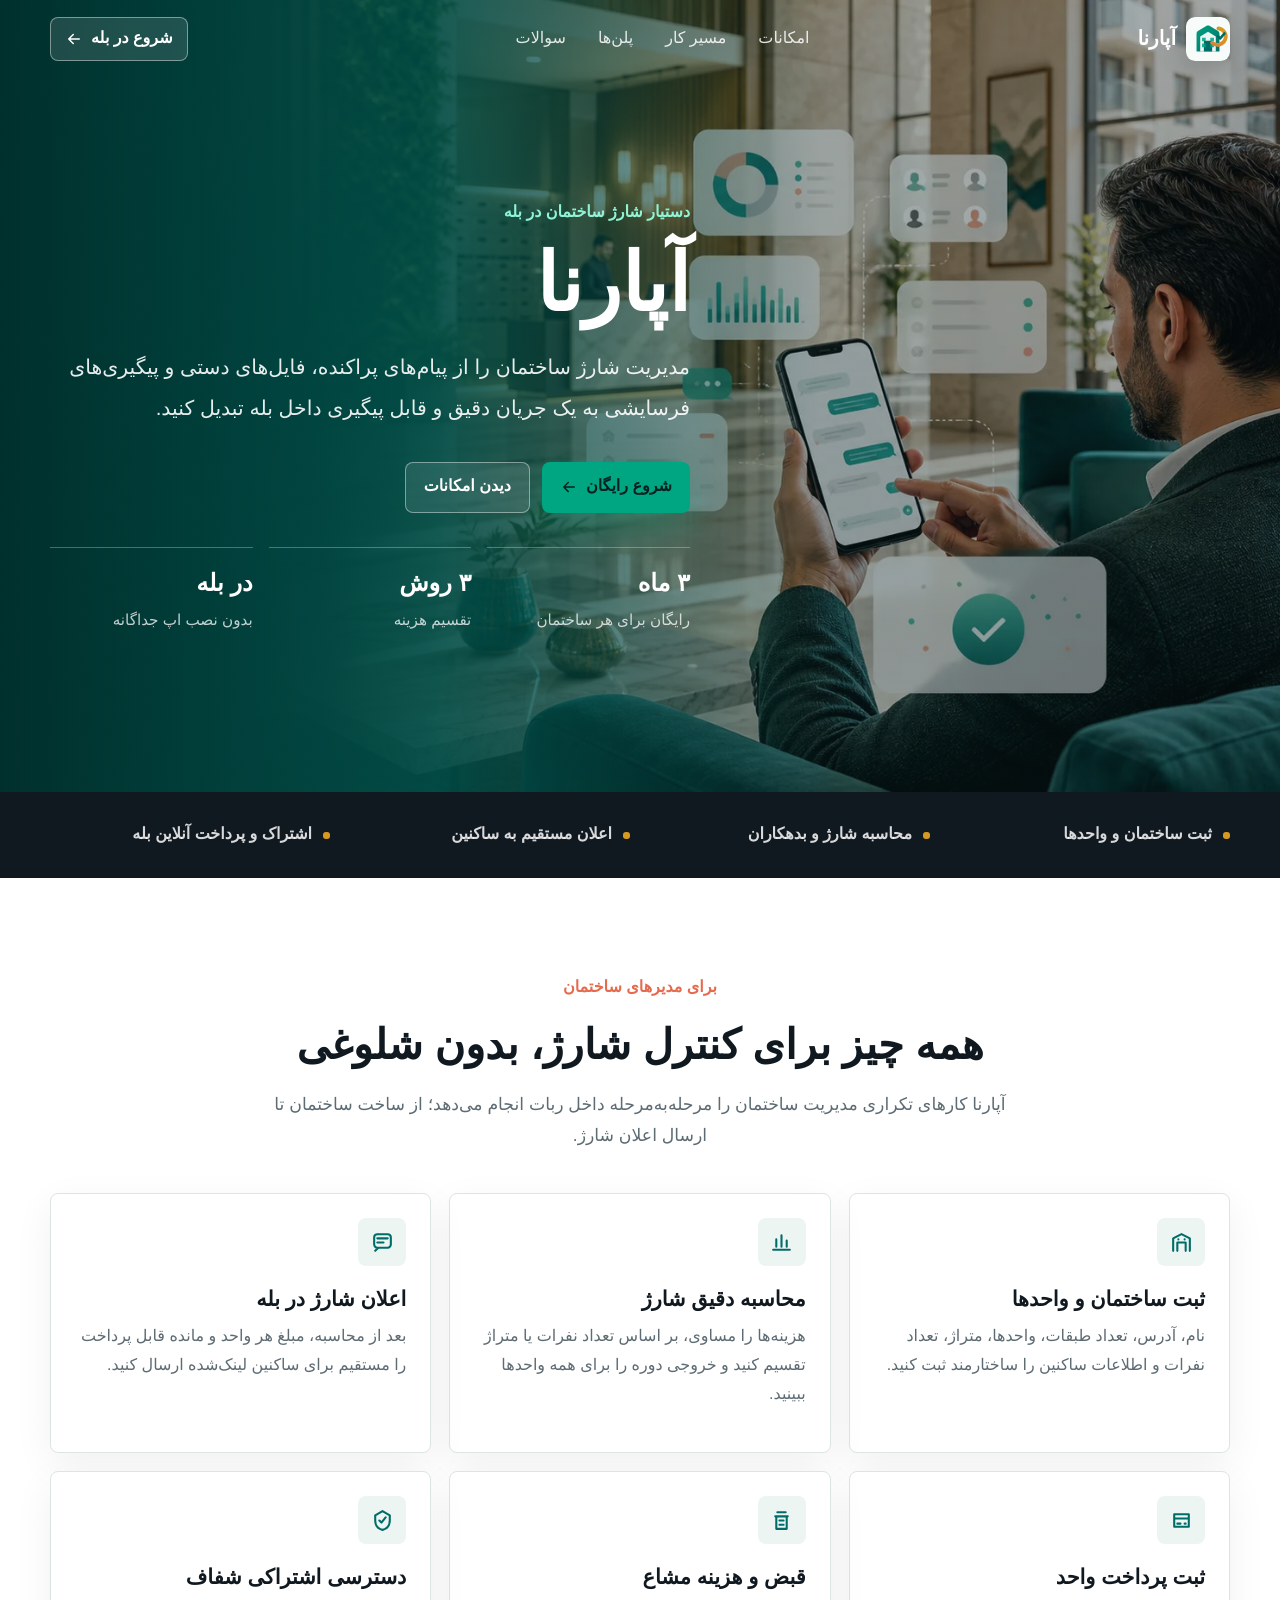
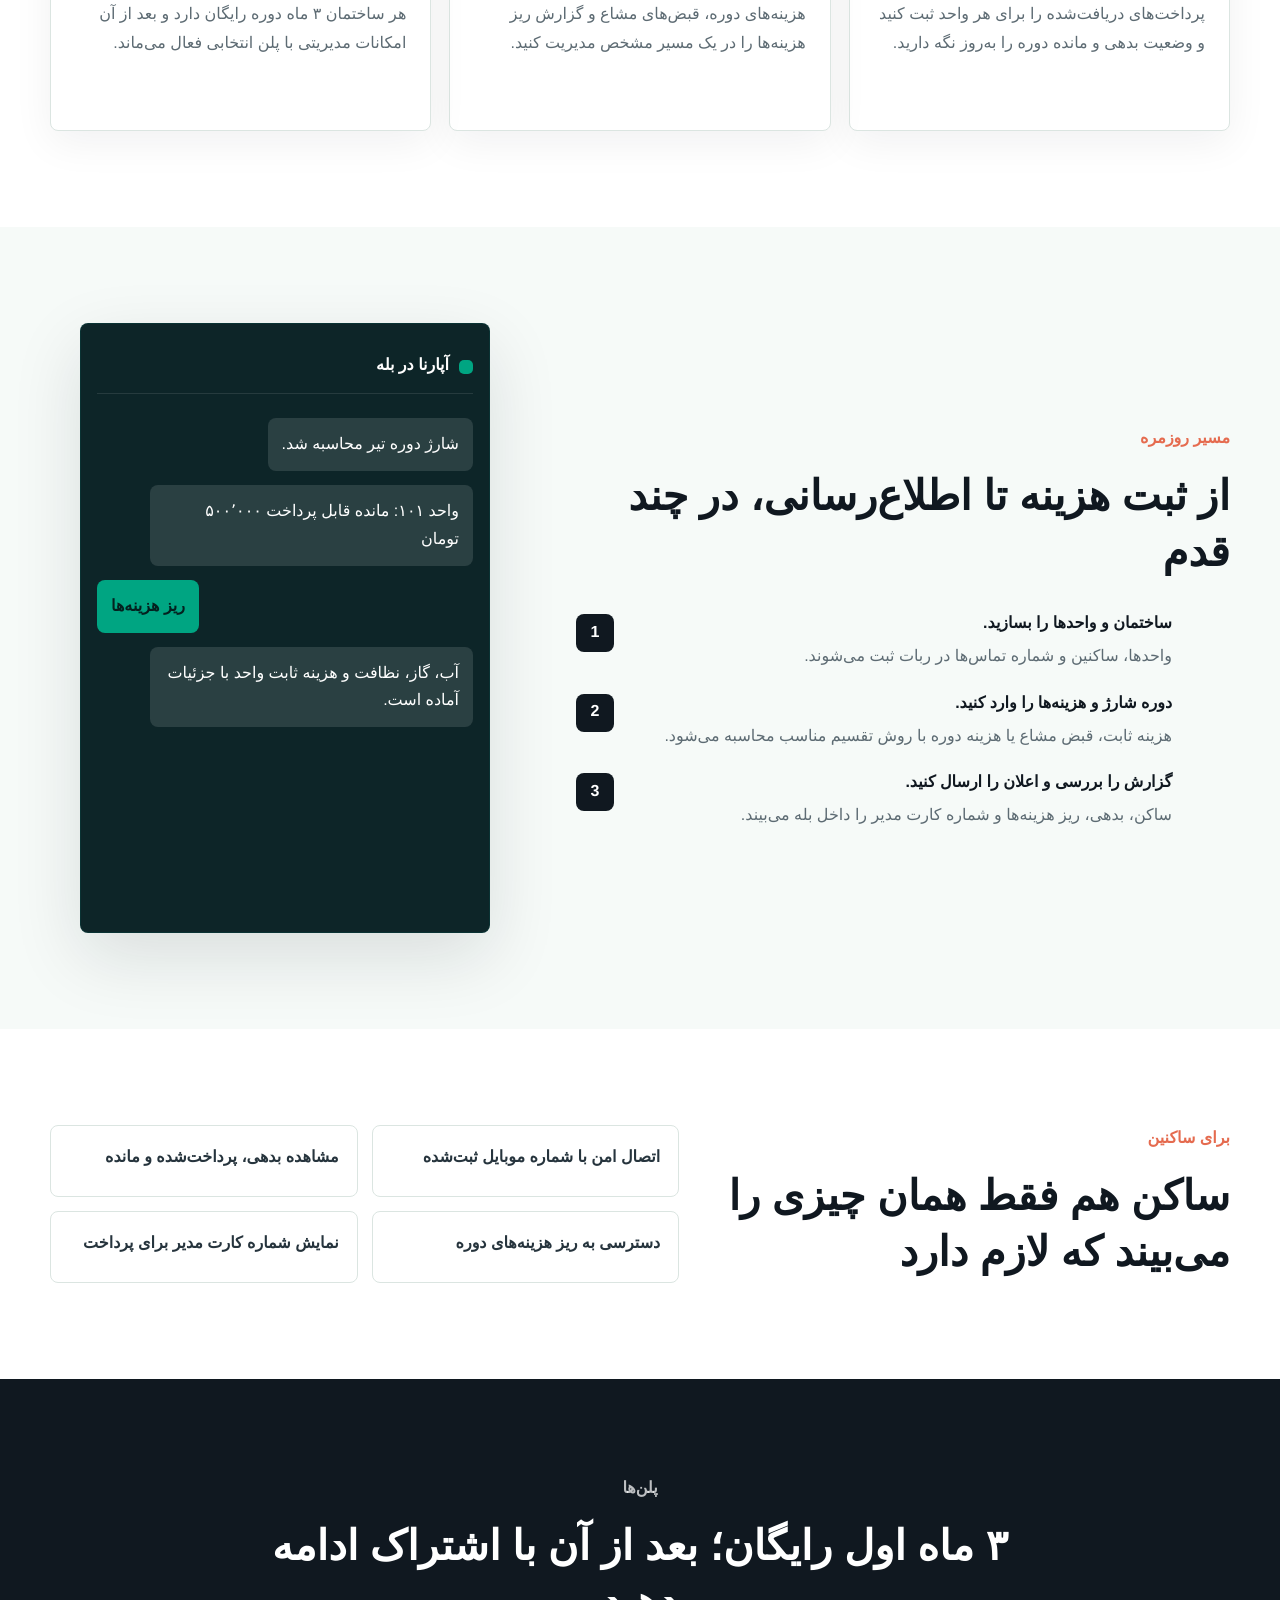
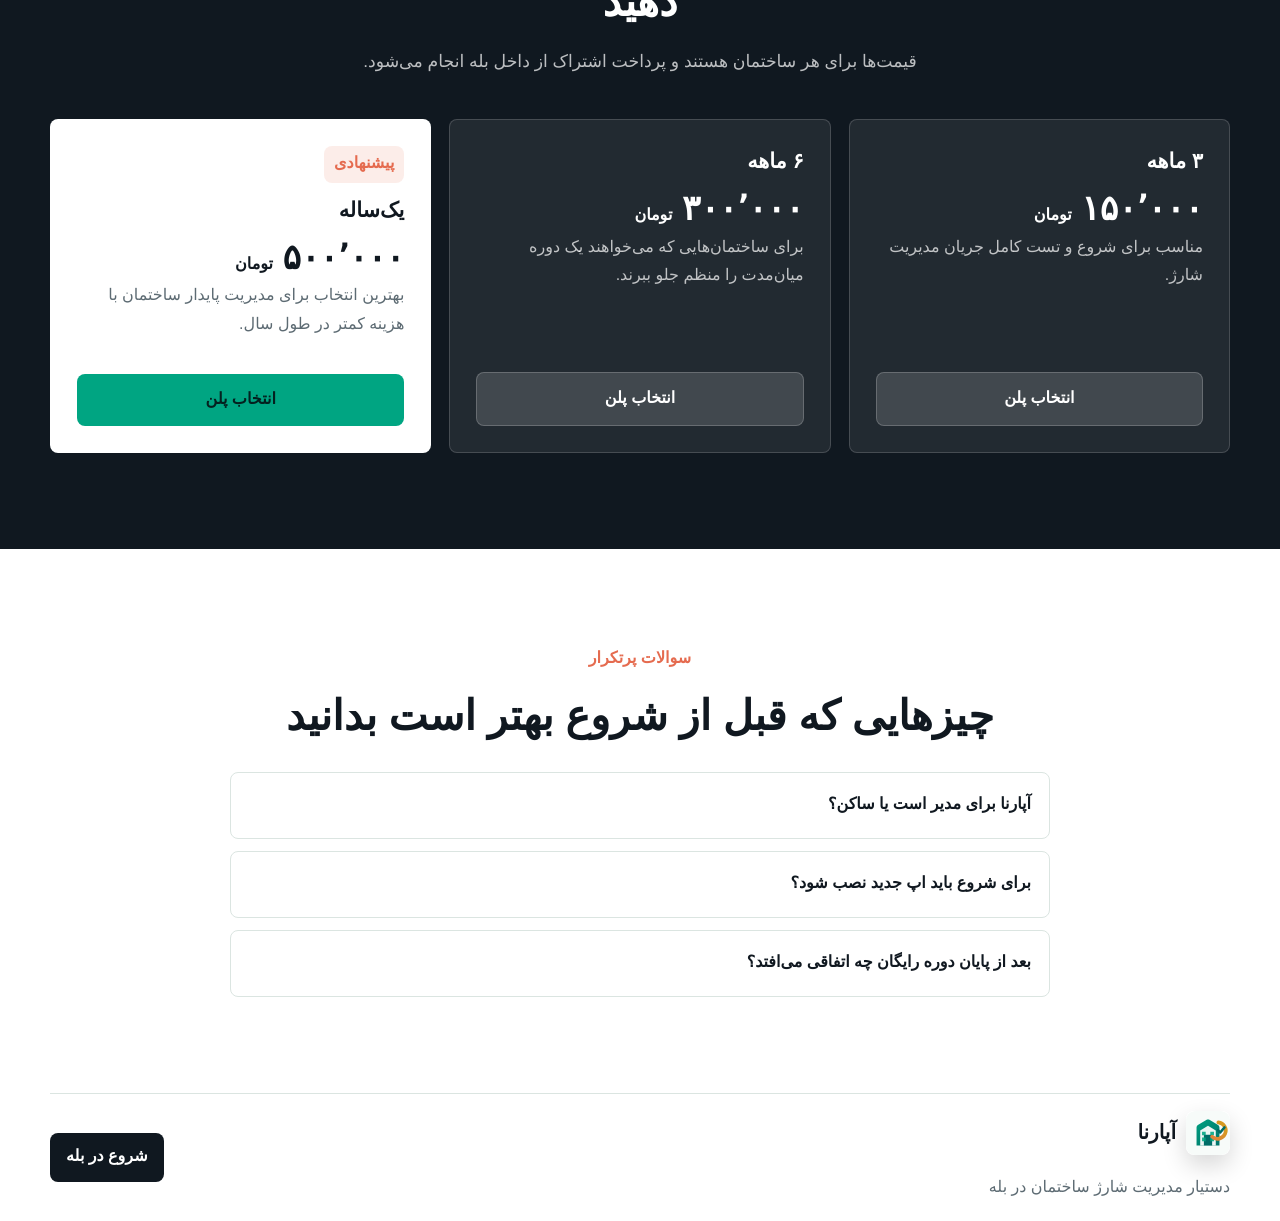
==== index.html @ d58de55e "Create Aparna landing page" ====
<!doctype html>
<html lang="fa-IR" dir="rtl">
  <head>
    <meta charset="utf-8" />
    <meta name="viewport" content="width=device-width, initial-scale=1" />
    <title>آپارنا | دستیار مدیریت شارژ ساختمان در بله</title>
    <meta
      name="description"
      content="آپارنا دستیار مدیریت شارژ ساختمان در بله است؛ ثبت واحدها، محاسبه شارژ، گزارش بدهکاران، اعلان به ساکنین و اشتراک آنلاین."
    />
    <meta property="og:title" content="آپارنا | دستیار مدیریت شارژ ساختمان" />
    <meta
      property="og:description"
      content="مدیریت واحدها، هزینه‌ها، قبض‌های مشاع، بدهکاران و اعلان شارژ ساختمان در بله."
    />
    <meta property="og:image" content="assets/aparna-hero.png" />
    <meta name="theme-color" content="#006c67" />
    <link rel="icon" href="assets/aparna-logo.svg" type="image/svg+xml" />
    <link rel="stylesheet" href="styles.css" />
  </head>
  <body>
    <a class="skip-link" href="#main">رفتن به محتوای اصلی</a>

    <header class="site-header" data-header>
      <nav class="nav" aria-label="ناوبری اصلی">
        <a class="brand" href="#home" aria-label="آپارنا">
          <img src="assets/aparna-logo.svg" alt="" width="44" height="44" />
          <span>آپارنا</span>
        </a>

        <button class="nav-toggle" type="button" aria-expanded="false" aria-controls="site-nav" data-nav-toggle>
          <span class="sr-only">باز و بسته کردن منو</span>
          <svg viewBox="0 0 24 24" aria-hidden="true">
            <path d="M4 7h16M4 12h16M4 17h16" />
          </svg>
        </button>

        <div class="nav-links" id="site-nav" data-nav-links>
          <a href="#features">امکانات</a>
          <a href="#workflow">مسیر کار</a>
          <a href="#pricing">پلن‌ها</a>
          <a href="#faq">سوالات</a>
        </div>

        <a class="nav-cta" href="https://ble.ir/aptmngbot" target="_blank" rel="noreferrer">
          شروع در بله
          <svg viewBox="0 0 24 24" aria-hidden="true">
            <path d="M5 12h14M13 6l6 6-6 6" />
          </svg>
        </a>
      </nav>
    </header>

    <main id="main">
      <section class="hero" id="home" aria-labelledby="hero-title">
        <picture class="hero-media" aria-hidden="true">
          <source srcset="assets/aparna-hero.webp" type="image/webp" />
          <img src="assets/aparna-hero.png" alt="" decoding="async" fetchpriority="high" />
        </picture>
        <div class="hero-tint" aria-hidden="true"></div>

        <div class="hero-inner">
          <div class="hero-copy">
            <p class="eyebrow">دستیار شارژ ساختمان در بله</p>
            <h1 id="hero-title">آپارنا</h1>
            <p class="hero-lede">
              مدیریت شارژ ساختمان را از پیام‌های پراکنده، فایل‌های دستی و پیگیری‌های فرسایشی به یک جریان دقیق و قابل پیگیری داخل بله تبدیل کنید.
            </p>
            <div class="hero-actions" aria-label="اقدام‌های اصلی">
              <a class="button button-primary" href="https://ble.ir/aptmngbot" target="_blank" rel="noreferrer">
                شروع رایگان
                <svg viewBox="0 0 24 24" aria-hidden="true">
                  <path d="M5 12h14M13 6l6 6-6 6" />
                </svg>
              </a>
              <a class="button button-secondary" href="#features">دیدن امکانات</a>
            </div>

            <dl class="hero-metrics" aria-label="مزیت‌های سریع">
              <div>
                <dt>۳ ماه</dt>
                <dd>رایگان برای هر ساختمان</dd>
              </div>
              <div>
                <dt>۳ روش</dt>
                <dd>تقسیم هزینه</dd>
              </div>
              <div>
                <dt>در بله</dt>
                <dd>بدون نصب اپ جداگانه</dd>
              </div>
            </dl>
          </div>
        </div>
      </section>

      <section class="signal-strip" aria-label="کارهای اصلی آپارنا">
        <div class="signal-inner">
          <p>ثبت ساختمان و واحدها</p>
          <p>محاسبه شارژ و بدهکاران</p>
          <p>اعلان مستقیم به ساکنین</p>
          <p>اشتراک و پرداخت آنلاین بله</p>
        </div>
      </section>

      <section class="section" id="features" aria-labelledby="features-title">
        <div class="section-head">
          <p class="section-kicker">برای مدیرهای ساختمان</p>
          <h2 id="features-title">همه چیز برای کنترل شارژ، بدون شلوغی</h2>
          <p>
            آپارنا کارهای تکراری مدیریت ساختمان را مرحله‌به‌مرحله داخل ربات انجام می‌دهد؛ از ساخت ساختمان تا ارسال اعلان شارژ.
          </p>
        </div>

        <div class="feature-grid">
          <article class="feature-card">
            <span class="feature-icon">
              <svg viewBox="0 0 24 24" aria-hidden="true">
                <path d="M4 20V8l8-4 8 4v12M8 20v-8h8v8M9 9h.01M15 9h.01" />
              </svg>
            </span>
            <h3>ثبت ساختمان و واحدها</h3>
            <p>نام، آدرس، تعداد طبقات، واحدها، متراژ، تعداد نفرات و اطلاعات ساکنین را ساختارمند ثبت کنید.</p>
          </article>

          <article class="feature-card">
            <span class="feature-icon">
              <svg viewBox="0 0 24 24" aria-hidden="true">
                <path d="M4 19h16M7 16V9M12 16V5M17 16v-6" />
              </svg>
            </span>
            <h3>محاسبه دقیق شارژ</h3>
            <p>هزینه‌ها را مساوی، بر اساس تعداد نفرات یا متراژ تقسیم کنید و خروجی دوره را برای همه واحدها ببینید.</p>
          </article>

          <article class="feature-card">
            <span class="feature-icon">
              <svg viewBox="0 0 24 24" aria-hidden="true">
                <path d="M7 8h10M7 12h6M5 20l3-3h9a3 3 0 0 0 3-3V7a3 3 0 0 0-3-3H7a3 3 0 0 0-3 3v7a3 3 0 0 0 3 3" />
              </svg>
            </span>
            <h3>اعلان شارژ در بله</h3>
            <p>بعد از محاسبه، مبلغ هر واحد و مانده قابل پرداخت را مستقیم برای ساکنین لینک‌شده ارسال کنید.</p>
          </article>

          <article class="feature-card">
            <span class="feature-icon">
              <svg viewBox="0 0 24 24" aria-hidden="true">
                <path d="M5 6h14v12H5zM5 10h14M8 15h3M15 15h1" />
              </svg>
            </span>
            <h3>ثبت پرداخت واحد</h3>
            <p>پرداخت‌های دریافت‌شده را برای هر واحد ثبت کنید و وضعیت بدهی و مانده دوره را به‌روز نگه دارید.</p>
          </article>

          <article class="feature-card">
            <span class="feature-icon">
              <svg viewBox="0 0 24 24" aria-hidden="true">
                <path d="M8 4h8M6 8h12M7 8v12h10V8M10 12h4M10 16h4" />
              </svg>
            </span>
            <h3>قبض و هزینه مشاع</h3>
            <p>هزینه‌های دوره، قبض‌های مشاع و گزارش ریز هزینه‌ها را در یک مسیر مشخص مدیریت کنید.</p>
          </article>

          <article class="feature-card">
            <span class="feature-icon">
              <svg viewBox="0 0 24 24" aria-hidden="true">
                <path d="M12 3l7 4v5c0 5-3 8-7 9-4-1-7-4-7-9V7zM9 12l2 2 4-5" />
              </svg>
            </span>
            <h3>دسترسی اشتراکی شفاف</h3>
            <p>هر ساختمان ۳ ماه دوره رایگان دارد و بعد از آن امکانات مدیریتی با پلن انتخابی فعال می‌ماند.</p>
          </article>
        </div>
      </section>

      <section class="section section-split" id="workflow" aria-labelledby="workflow-title">
        <div class="workflow-copy">
          <p class="section-kicker">مسیر روزمره</p>
          <h2 id="workflow-title">از ثبت هزینه تا اطلاع‌رسانی، در چند قدم</h2>
          <ol class="steps">
            <li>
              <strong>ساختمان و واحدها را بسازید.</strong>
              واحدها، ساکنین و شماره تماس‌ها در ربات ثبت می‌شوند.
            </li>
            <li>
              <strong>دوره شارژ و هزینه‌ها را وارد کنید.</strong>
              هزینه ثابت، قبض مشاع یا هزینه دوره با روش تقسیم مناسب محاسبه می‌شود.
            </li>
            <li>
              <strong>گزارش را بررسی و اعلان را ارسال کنید.</strong>
              ساکن، بدهی، ریز هزینه‌ها و شماره کارت مدیر را داخل بله می‌بیند.
            </li>
          </ol>
        </div>

        <div class="chat-preview" aria-label="پیش‌نمایش گفتگوی ربات">
          <div class="phone-shell">
            <div class="phone-top">
              <span></span>
              <p>آپارنا در بله</p>
            </div>
            <div class="chat-thread">
              <p class="bubble bot">شارژ دوره تیر محاسبه شد.</p>
              <p class="bubble bot">واحد ۱۰۱: مانده قابل پرداخت ۵۰۰٬۰۰۰ تومان</p>
              <p class="bubble user">ریز هزینه‌ها</p>
              <p class="bubble bot">آب، گاز، نظافت و هزینه ثابت واحد با جزئیات آماده است.</p>
            </div>
          </div>
        </div>
      </section>

      <section class="section resident-band" aria-labelledby="resident-title">
        <div>
          <p class="section-kicker">برای ساکنین</p>
          <h2 id="resident-title">ساکن هم فقط همان چیزی را می‌بیند که لازم دارد</h2>
        </div>
        <div class="resident-list">
          <p>اتصال امن با شماره موبایل ثبت‌شده</p>
          <p>مشاهده بدهی، پرداخت‌شده و مانده</p>
          <p>دسترسی به ریز هزینه‌های دوره</p>
          <p>نمایش شماره کارت مدیر برای پرداخت</p>
        </div>
      </section>

      <section class="section pricing-section" id="pricing" aria-labelledby="pricing-title">
        <div class="section-head">
          <p class="section-kicker">پلن‌ها</p>
          <h2 id="pricing-title">۳ ماه اول رایگان؛ بعد از آن با اشتراک ادامه دهید</h2>
          <p>قیمت‌ها برای هر ساختمان هستند و پرداخت اشتراک از داخل بله انجام می‌شود.</p>
        </div>

        <div class="pricing-grid">
          <article class="price-card">
            <h3>۳ ماهه</h3>
            <p class="price">۱۵۰٬۰۰۰ <span>تومان</span></p>
            <p>مناسب برای شروع و تست کامل جریان مدیریت شارژ.</p>
            <a href="https://ble.ir/aptmngbot" target="_blank" rel="noreferrer">انتخاب پلن</a>
          </article>

          <article class="price-card">
            <h3>۶ ماهه</h3>
            <p class="price">۳۰۰٬۰۰۰ <span>تومان</span></p>
            <p>برای ساختمان‌هایی که می‌خواهند یک دوره میان‌مدت را منظم جلو ببرند.</p>
            <a href="https://ble.ir/aptmngbot" target="_blank" rel="noreferrer">انتخاب پلن</a>
          </article>

          <article class="price-card featured">
            <p class="badge">پیشنهادی</p>
            <h3>یک‌ساله</h3>
            <p class="price">۵۰۰٬۰۰۰ <span>تومان</span></p>
            <p>بهترین انتخاب برای مدیریت پایدار ساختمان با هزینه کمتر در طول سال.</p>
            <a href="https://ble.ir/aptmngbot" target="_blank" rel="noreferrer">انتخاب پلن</a>
          </article>
        </div>
      </section>

      <section class="section faq-section" id="faq" aria-labelledby="faq-title">
        <div class="section-head compact">
          <p class="section-kicker">سوالات پرتکرار</p>
          <h2 id="faq-title">چیزهایی که قبل از شروع بهتر است بدانید</h2>
        </div>

        <div class="faq-list">
          <details>
            <summary>آپارنا برای مدیر است یا ساکن؟</summary>
            <p>هر دو. مدیر ساختمان عملیات اصلی مثل ثبت واحد، هزینه، شارژ و اعلان را انجام می‌دهد؛ ساکن هم بدهی و ریز هزینه‌های خودش را می‌بیند.</p>
          </details>
          <details>
            <summary>برای شروع باید اپ جدید نصب شود؟</summary>
            <p>خیر. تجربه اصلی داخل بله است و کاربران از همان پیام‌رسان با ربات کار می‌کنند.</p>
          </details>
          <details>
            <summary>بعد از پایان دوره رایگان چه اتفاقی می‌افتد؟</summary>
            <p>ثبت ساختمان و مشاهده اطلاعات باز می‌ماند، اما امکانات مدیریتی مثل مدیریت واحدها، محاسبه شارژ، ثبت پرداخت و ارسال اعلان نیاز به اشتراک فعال دارد.</p>
          </details>
        </div>
      </section>
    </main>

    <footer class="site-footer">
      <div>
        <a class="brand" href="#home" aria-label="آپارنا">
          <img src="assets/aparna-logo.svg" alt="" width="40" height="40" />
          <span>آپارنا</span>
        </a>
        <p>دستیار مدیریت شارژ ساختمان در بله</p>
      </div>
      <a href="https://ble.ir/aptmngbot" target="_blank" rel="noreferrer">شروع در بله</a>
    </footer>

    <script src="script.js"></script>
  </body>
</html>
---- styles.css ----
:root {
  color-scheme: light;
  --ink: #101820;
  --ink-soft: #26343d;
  --muted: #5d6b73;
  --line: #dbe5e1;
  --surface: #f6faf8;
  --surface-strong: #edf5f2;
  --white: #ffffff;
  --teal: #006c67;
  --teal-bright: #00a582;
  --coral: #e56b4f;
  --amber: #d69a22;
  --blue: #345f8a;
  --shadow: 0 24px 70px rgba(16, 24, 32, 0.12);
}

* {
  box-sizing: border-box;
}

html {
  scroll-behavior: smooth;
}

body {
  margin: 0;
  background: var(--white);
  color: var(--ink);
  font-family: Vazirmatn, IRANSans, Shabnam, "Noto Sans Arabic", Tahoma, Arial, sans-serif;
  font-size: 16px;
  line-height: 1.8;
  letter-spacing: 0;
  text-rendering: geometricPrecision;
}

img,
svg {
  display: block;
}

a {
  color: inherit;
  text-decoration: none;
}

button,
input,
textarea {
  font: inherit;
}

.skip-link {
  position: fixed;
  inset-block-start: 12px;
  inset-inline-start: 12px;
  z-index: 100;
  transform: translateY(-140%);
  border-radius: 8px;
  background: var(--ink);
  color: var(--white);
  padding: 10px 14px;
  transition: transform 180ms ease;
}

.skip-link:focus {
  transform: translateY(0);
}

.sr-only {
  position: absolute;
  width: 1px;
  height: 1px;
  overflow: hidden;
  clip: rect(0, 0, 0, 0);
  white-space: nowrap;
}

.site-header {
  position: fixed;
  inset-block-start: 0;
  inset-inline: 0;
  z-index: 20;
  transition: background-color 180ms ease, border-color 180ms ease, box-shadow 180ms ease;
}

.site-header.is-scrolled {
  border-block-end: 1px solid rgba(255, 255, 255, 0.12);
  background: rgba(0, 44, 43, 0.78);
  box-shadow: 0 10px 30px rgba(0, 0, 0, 0.14);
  backdrop-filter: blur(18px);
}

.nav {
  width: min(1180px, calc(100% - 40px));
  min-height: 78px;
  margin: 0 auto;
  display: grid;
  grid-template-columns: auto 1fr auto;
  align-items: center;
  gap: 22px;
  color: var(--white);
}

.brand {
  display: inline-flex;
  align-items: center;
  gap: 10px;
  font-weight: 900;
  font-size: 1.25rem;
  white-space: nowrap;
}

.brand img {
  width: 44px;
  height: 44px;
  border-radius: 8px;
  box-shadow: 0 10px 24px rgba(0, 0, 0, 0.16);
}

.nav-links {
  justify-self: center;
  display: flex;
  align-items: center;
  gap: 8px;
  color: rgba(255, 255, 255, 0.86);
}

.nav-links a,
.nav-cta,
.button {
  min-height: 44px;
  display: inline-flex;
  align-items: center;
  justify-content: center;
  gap: 8px;
  border-radius: 8px;
  line-height: 1.4;
}

.nav-links a {
  padding: 8px 12px;
}

.nav-links a:hover,
.nav-links a:focus-visible {
  background: rgba(255, 255, 255, 0.1);
  color: var(--white);
}

.nav-cta {
  border: 1px solid rgba(255, 255, 255, 0.42);
  background: rgba(255, 255, 255, 0.12);
  padding: 9px 14px;
  font-weight: 800;
}

.nav-cta svg,
.button svg {
  width: 18px;
  height: 18px;
  fill: none;
  stroke: currentColor;
  stroke-width: 2;
  stroke-linecap: round;
  stroke-linejoin: round;
  transform: scaleX(-1);
}

.nav-toggle {
  display: none;
  width: 44px;
  height: 44px;
  place-items: center;
  border: 1px solid rgba(255, 255, 255, 0.34);
  border-radius: 8px;
  background: rgba(255, 255, 255, 0.12);
  color: var(--white);
  cursor: pointer;
}

.nav-toggle svg {
  width: 23px;
  height: 23px;
  fill: none;
  stroke: currentColor;
  stroke-width: 2;
  stroke-linecap: round;
}

.hero {
  position: relative;
  min-height: 88svh;
  overflow: hidden;
  isolation: isolate;
  display: flex;
  align-items: center;
  padding-block: 118px 72px;
  color: var(--white);
}

.hero-media,
.hero-tint {
  position: absolute;
  inset: 0;
  z-index: -2;
}

.hero-media img {
  width: 100%;
  height: 100%;
  object-fit: cover;
  object-position: center;
}

.hero-tint {
  z-index: -1;
  background:
    linear-gradient(90deg, rgba(0, 48, 45, 0.96) 0%, rgba(0, 82, 76, 0.83) 34%, rgba(7, 36, 39, 0.28) 64%, rgba(9, 18, 22, 0.28) 100%),
    linear-gradient(0deg, rgba(7, 28, 30, 0.24), rgba(7, 28, 30, 0.1));
}

.hero-inner {
  width: min(1180px, calc(100% - 40px));
  margin: 0 auto;
}

.hero-copy {
  width: min(100%, 640px);
  margin-right: auto;
  margin-left: 0;
  text-align: right;
}

.eyebrow,
.section-kicker {
  margin: 0 0 14px;
  font-weight: 900;
  color: var(--coral);
}

.hero .eyebrow {
  color: #8ff4d5;
}

.hero h1 {
  margin: 0;
  font-size: 5rem;
  line-height: 1.05;
  font-weight: 950;
  letter-spacing: 0;
}

.hero-lede {
  margin: 22px 0 0;
  color: rgba(255, 255, 255, 0.9);
  font-size: 1.28rem;
  line-height: 2;
}

.hero-actions {
  display: flex;
  flex-wrap: wrap;
  gap: 12px;
  margin-block-start: 32px;
}

.button {
  padding: 13px 18px;
  font-weight: 900;
}

.button-primary {
  background: var(--teal-bright);
  color: #04211f;
  box-shadow: 0 16px 34px rgba(0, 165, 130, 0.28);
}

.button-primary:hover,
.button-primary:focus-visible {
  background: #24c39f;
}

.button-secondary {
  border: 1px solid rgba(255, 255, 255, 0.42);
  background: rgba(255, 255, 255, 0.1);
  color: var(--white);
}

.hero-metrics {
  display: grid;
  grid-template-columns: repeat(3, minmax(0, 1fr));
  gap: 16px;
  margin: 34px 0 0;
  padding: 0;
}

.hero-metrics div {
  min-height: 92px;
  border-block-start: 1px solid rgba(255, 255, 255, 0.28);
  padding-block-start: 14px;
}

.hero-metrics dt {
  margin: 0;
  font-size: 1.5rem;
  font-weight: 950;
  color: var(--white);
}

.hero-metrics dd {
  margin: 2px 0 0;
  color: rgba(255, 255, 255, 0.76);
  font-size: 0.95rem;
}

.signal-strip {
  background: var(--ink);
  color: var(--white);
}

.signal-inner {
  width: min(1180px, calc(100% - 40px));
  min-height: 86px;
  margin: 0 auto;
  display: grid;
  grid-template-columns: repeat(4, minmax(0, 1fr));
  align-items: center;
  gap: 20px;
}

.signal-inner p {
  margin: 0;
  position: relative;
  padding-inline-start: 18px;
  color: rgba(255, 255, 255, 0.84);
  font-weight: 750;
}

.signal-inner p::before {
  content: "";
  position: absolute;
  inset-block-start: 0.72em;
  inset-inline-start: 0;
  width: 7px;
  height: 7px;
  border-radius: 3px;
  background: var(--amber);
}

.section {
  padding-block: 96px;
}

.section-head {
  width: min(760px, calc(100% - 40px));
  margin: 0 auto 42px;
  text-align: center;
}

.section-head.compact {
  margin-block-end: 28px;
}

.section h2 {
  margin: 0;
  color: var(--ink);
  font-size: 2.6rem;
  line-height: 1.35;
  font-weight: 950;
  letter-spacing: 0;
}

.section-head p:last-child {
  margin: 16px 0 0;
  color: var(--muted);
  font-size: 1.08rem;
}

.feature-grid,
.pricing-grid {
  width: min(1180px, calc(100% - 40px));
  margin: 0 auto;
  display: grid;
  grid-template-columns: repeat(3, minmax(0, 1fr));
  gap: 18px;
}

.feature-card,
.price-card {
  border: 1px solid var(--line);
  border-radius: 8px;
  background: var(--white);
  box-shadow: 0 12px 40px rgba(16, 24, 32, 0.06);
}

.feature-card {
  min-height: 260px;
  padding: 24px;
}

.feature-icon {
  width: 48px;
  height: 48px;
  display: grid;
  place-items: center;
  border-radius: 8px;
  background: var(--surface-strong);
  color: var(--teal);
}

.feature-icon svg {
  width: 25px;
  height: 25px;
  fill: none;
  stroke: currentColor;
  stroke-width: 2;
  stroke-linecap: round;
  stroke-linejoin: round;
}

.feature-card h3,
.price-card h3 {
  margin: 18px 0 8px;
  font-size: 1.3rem;
  line-height: 1.5;
}

.feature-card p,
.price-card p,
.faq-list p {
  margin: 0;
  color: var(--muted);
}

.section-split {
  background: var(--surface);
  display: grid;
  grid-template-columns: minmax(0, 1fr) minmax(300px, 470px);
  gap: 56px;
  align-items: center;
  padding-inline: max(20px, calc((100vw - 1180px) / 2));
}

.workflow-copy h2 {
  max-width: 640px;
}

.steps {
  list-style: none;
  counter-reset: step;
  margin: 30px 0 0;
  padding: 0;
  display: grid;
  gap: 18px;
}

.steps li {
  counter-increment: step;
  position: relative;
  padding: 0 58px 0 0;
  color: var(--muted);
}

.steps li::before {
  content: counter(step);
  position: absolute;
  inset-block-start: 4px;
  inset-inline-start: auto;
  inset-inline-end: 0;
  width: 38px;
  height: 38px;
  display: grid;
  place-items: center;
  border-radius: 8px;
  background: var(--ink);
  color: var(--white);
  font-weight: 900;
}

.steps strong {
  display: block;
  color: var(--ink);
  margin-block-end: 4px;
}

.chat-preview {
  justify-self: center;
  width: min(100%, 410px);
}

.phone-shell {
  min-height: 610px;
  border: 1px solid rgba(0, 108, 103, 0.2);
  border-radius: 8px;
  background: #0d2528;
  padding: 16px;
  box-shadow: var(--shadow);
}

.phone-top {
  height: 54px;
  display: flex;
  align-items: center;
  gap: 10px;
  border-block-end: 1px solid rgba(255, 255, 255, 0.1);
  color: var(--white);
}

.phone-top span {
  width: 14px;
  height: 14px;
  border-radius: 5px;
  background: var(--teal-bright);
}

.phone-top p {
  margin: 0;
  font-weight: 900;
}

.chat-thread {
  display: grid;
  gap: 14px;
  padding-block-start: 24px;
}

.bubble {
  width: fit-content;
  max-width: 86%;
  margin: 0;
  border-radius: 8px;
  padding: 13px 14px;
  color: var(--white);
  line-height: 1.7;
}

.bubble.bot {
  background: rgba(255, 255, 255, 0.12);
}

.bubble.user {
  justify-self: end;
  background: var(--teal-bright);
  color: #04211f;
  font-weight: 850;
}

.resident-band {
  width: min(1180px, calc(100% - 40px));
  margin: 0 auto;
  display: grid;
  grid-template-columns: minmax(260px, 0.9fr) minmax(0, 1.1fr);
  gap: 36px;
  align-items: start;
}

.resident-list {
  display: grid;
  grid-template-columns: repeat(2, minmax(0, 1fr));
  gap: 14px;
}

.resident-list p {
  min-height: 72px;
  margin: 0;
  border: 1px solid var(--line);
  border-radius: 8px;
  padding: 18px;
  color: var(--ink-soft);
  font-weight: 800;
  background: var(--white);
}

.pricing-section {
  background: var(--ink);
}

.pricing-section .section-kicker {
  color: #8ff4d5;
}

.pricing-section h2,
.pricing-section .section-head p {
  color: var(--white);
}

.pricing-section .section-head p {
  color: rgba(255, 255, 255, 0.72);
}

.price-card {
  position: relative;
  min-height: 334px;
  padding: 26px;
  display: flex;
  flex-direction: column;
  color: var(--white);
  background: rgba(255, 255, 255, 0.08);
  border-color: rgba(255, 255, 255, 0.16);
  box-shadow: none;
}

.price-card.featured {
  background: var(--white);
  color: var(--ink);
  border-color: transparent;
}

.price-card h3 {
  margin-block-start: 0;
  color: inherit;
}

.price-card p {
  color: rgba(255, 255, 255, 0.72);
}

.price-card.featured p {
  color: var(--muted);
}

.price {
  margin-block: 10px 14px;
  color: inherit !important;
  font-size: 2.15rem;
  font-weight: 950;
  line-height: 1.4;
}

.price span {
  font-size: 1rem;
  font-weight: 800;
}

.price-card a {
  min-height: 46px;
  display: inline-flex;
  align-items: center;
  justify-content: center;
  margin-block-start: auto;
  border-radius: 8px;
  background: var(--teal-bright);
  color: #04211f;
  font-weight: 900;
  padding: 12px 16px;
}

.price-card:not(.featured) a {
  background: rgba(255, 255, 255, 0.14);
  color: var(--white);
  border: 1px solid rgba(255, 255, 255, 0.2);
}

.badge {
  width: fit-content;
  margin: 0 0 12px !important;
  border-radius: 8px;
  background: rgba(229, 107, 79, 0.12);
  color: var(--coral) !important;
  padding: 4px 10px;
  font-weight: 900;
}

.faq-list {
  width: min(820px, calc(100% - 40px));
  margin: 0 auto;
  display: grid;
  gap: 12px;
}

.faq-list details {
  border: 1px solid var(--line);
  border-radius: 8px;
  background: var(--white);
  padding: 0 18px;
}

.faq-list summary {
  cursor: pointer;
  list-style: none;
  padding: 18px 0;
  color: var(--ink);
  font-weight: 900;
}

.faq-list summary::-webkit-details-marker {
  display: none;
}

.faq-list p {
  padding-block: 0 18px;
}

.site-footer {
  min-height: 128px;
  width: min(1180px, calc(100% - 40px));
  margin: 0 auto;
  border-block-start: 1px solid var(--line);
  display: flex;
  align-items: center;
  justify-content: space-between;
  gap: 24px;
}

.site-footer .brand {
  color: var(--ink);
}

.site-footer p {
  margin: 8px 0 0;
  color: var(--muted);
}

.site-footer > a {
  min-height: 44px;
  display: inline-flex;
  align-items: center;
  justify-content: center;
  border-radius: 8px;
  background: var(--ink);
  color: var(--white);
  padding: 10px 16px;
  font-weight: 900;
}

:focus-visible {
  outline: 3px solid var(--amber);
  outline-offset: 3px;
}

@media (max-width: 980px) {
  .nav {
    grid-template-columns: auto auto 1fr;
  }

  .nav-toggle {
    display: grid;
  }

  .nav-links {
    position: absolute;
    inset-block-start: 72px;
    inset-inline: 20px;
    display: none;
    justify-self: stretch;
    flex-direction: column;
    align-items: stretch;
    gap: 4px;
    border: 1px solid rgba(255, 255, 255, 0.16);
    border-radius: 8px;
    background: rgba(0, 44, 43, 0.96);
    padding: 10px;
    box-shadow: 0 16px 40px rgba(0, 0, 0, 0.22);
  }

  .nav-links.is-open {
    display: flex;
  }

  .nav-links a {
    justify-content: flex-start;
    min-height: 44px;
  }

  .nav-cta {
    justify-self: end;
  }

  .hero {
    min-height: 86svh;
  }

  .hero h1 {
    font-size: 4rem;
  }

  .hero-lede {
    font-size: 1.16rem;
  }

  .signal-inner,
  .feature-grid,
  .pricing-grid,
  .resident-list {
    grid-template-columns: repeat(2, minmax(0, 1fr));
  }

  .section-split,
  .resident-band {
    grid-template-columns: 1fr;
  }

  .chat-preview {
    justify-self: start;
  }

  .phone-shell {
    min-height: 480px;
  }
}

@media (max-width: 680px) {
  body {
    font-size: 15px;
  }

  .nav {
    width: min(100% - 28px, 1180px);
    min-height: 70px;
    gap: 10px;
  }

  .brand span {
    font-size: 1.05rem;
  }

  .brand img {
    width: 38px;
    height: 38px;
  }

  .nav-cta {
    display: none;
  }

  .hero {
    min-height: 84svh;
    padding-block: 98px 52px;
  }

  .hero-media img {
    object-position: 58% center;
  }

  .hero-tint {
    background:
      linear-gradient(90deg, rgba(0, 48, 45, 0.95) 0%, rgba(0, 82, 76, 0.88) 54%, rgba(7, 36, 39, 0.58) 100%),
      linear-gradient(0deg, rgba(7, 28, 30, 0.36), rgba(7, 28, 30, 0.1));
  }

  .hero-inner,
  .signal-inner,
  .section-head,
  .feature-grid,
  .pricing-grid,
  .resident-band,
  .faq-list,
  .site-footer {
    width: min(100% - 28px, 1180px);
  }

  .hero h1 {
    font-size: 3.05rem;
  }

  .hero-lede {
    font-size: 1.02rem;
  }

  .hero-actions {
    flex-direction: column;
  }

  .button {
    width: 100%;
  }

  .signal-inner,
  .feature-grid,
  .pricing-grid,
  .resident-list {
    grid-template-columns: 1fr;
  }

  .hero-metrics {
    grid-template-columns: repeat(3, minmax(0, 1fr));
    gap: 8px;
    margin-block-start: 24px;
  }

  .hero-metrics div {
    min-height: 66px;
    padding-block-start: 10px;
    padding-inline: 4px;
    text-align: center;
  }

  .hero-metrics dt {
    font-size: 1.08rem;
  }

  .hero-metrics dd {
    font-size: 0.78rem;
    line-height: 1.55;
  }

  .signal-inner {
    padding-block: 22px;
  }

  .section {
    padding-block: 68px;
  }

  .section h2 {
    font-size: 2rem;
  }

  .feature-card,
  .price-card {
    min-height: auto;
    padding: 20px;
  }

  .section-split {
    padding-inline: 14px;
    gap: 36px;
  }

  .steps li {
    padding-inline-end: 50px;
  }

  .phone-shell {
    min-height: 440px;
  }

  .site-footer {
    padding-block: 24px;
    flex-direction: column;
    align-items: flex-start;
  }
}

@media (prefers-reduced-motion: reduce) {
  *,
  *::before,
  *::after {
    scroll-behavior: auto !important;
    transition: none !important;
  }
}
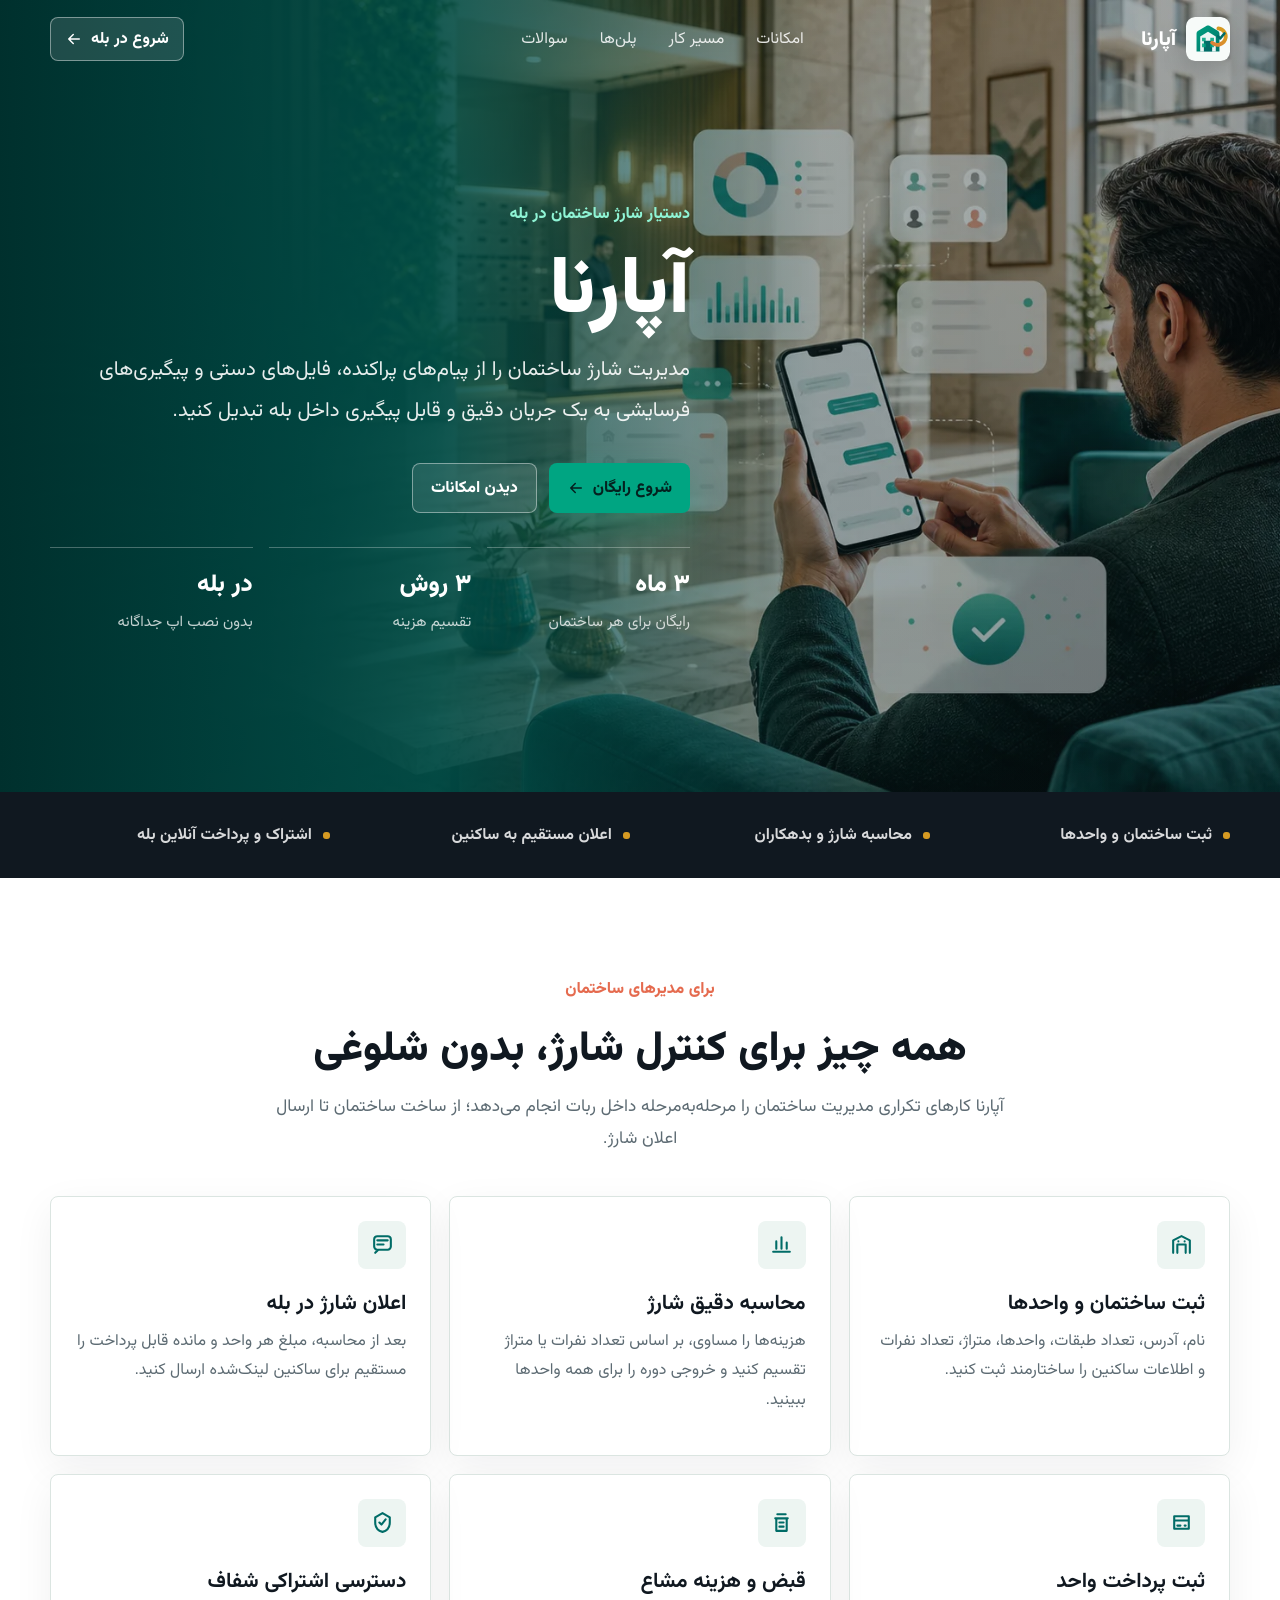
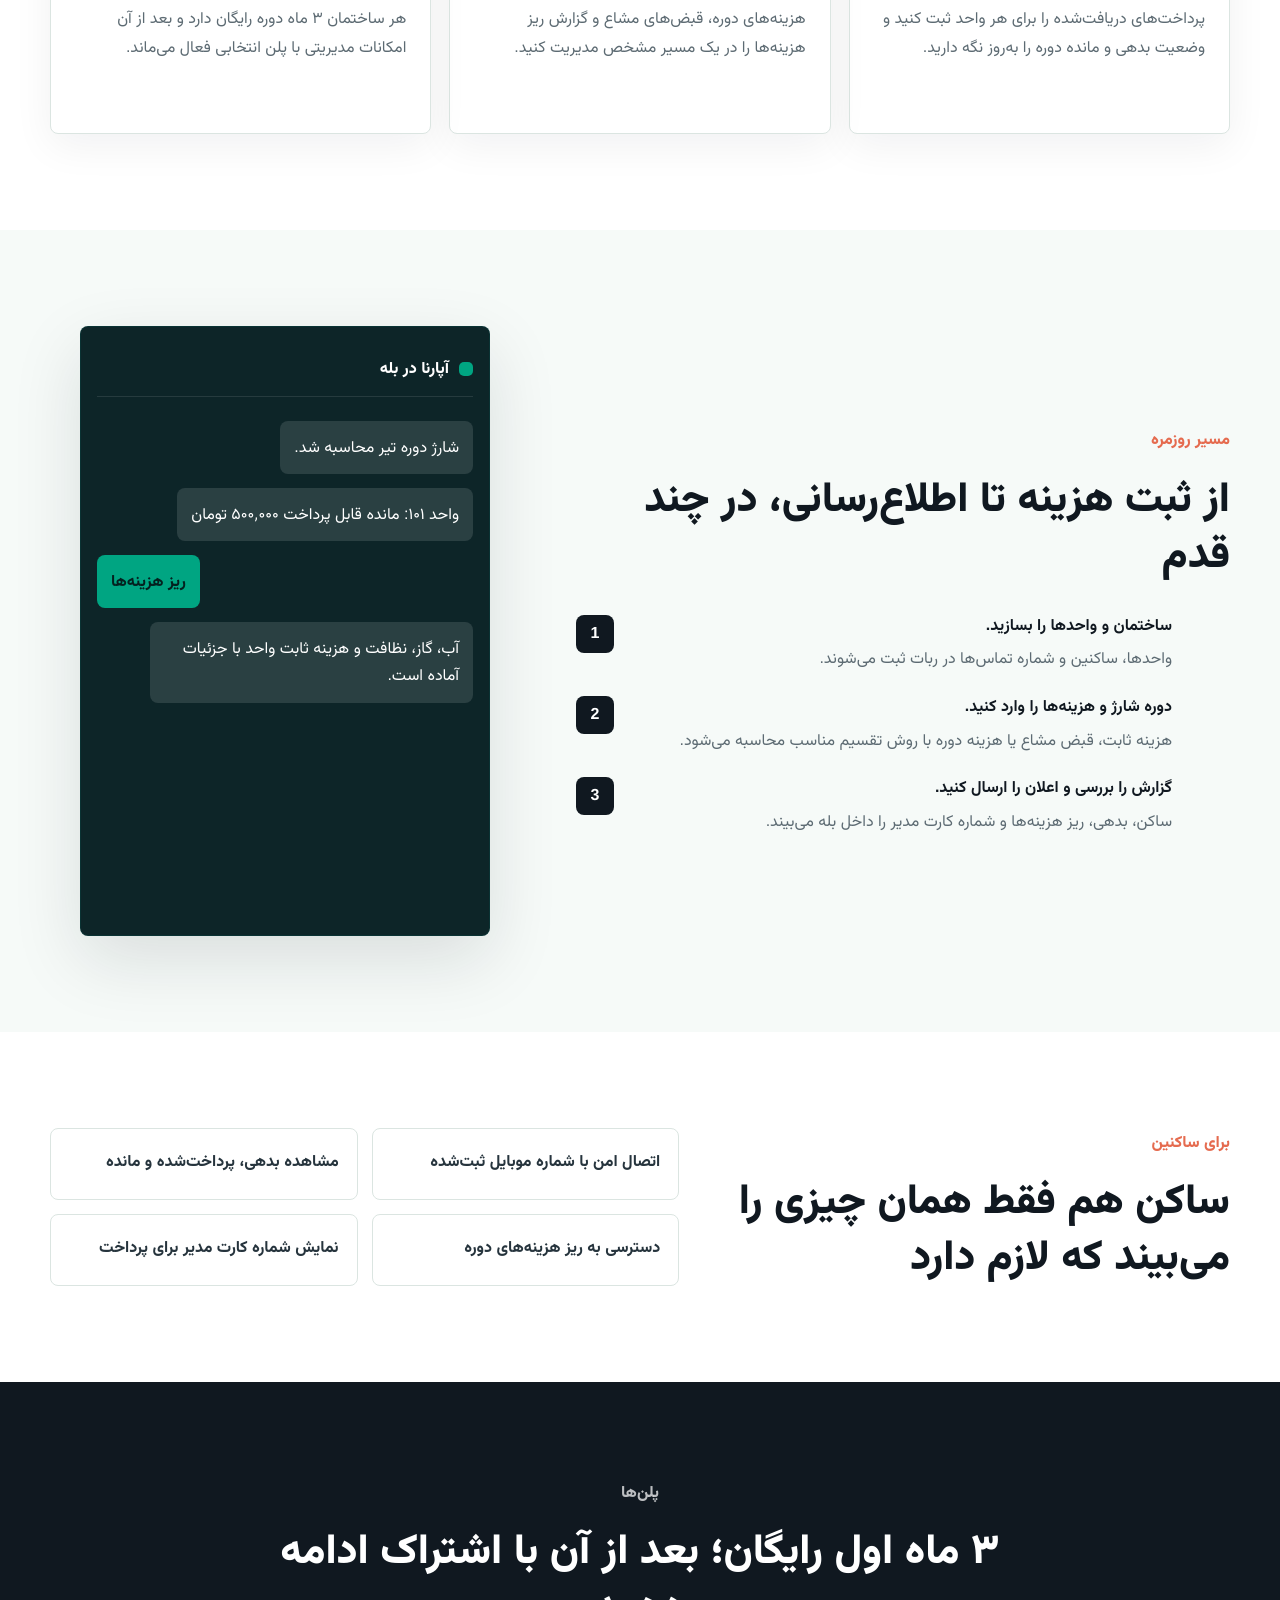
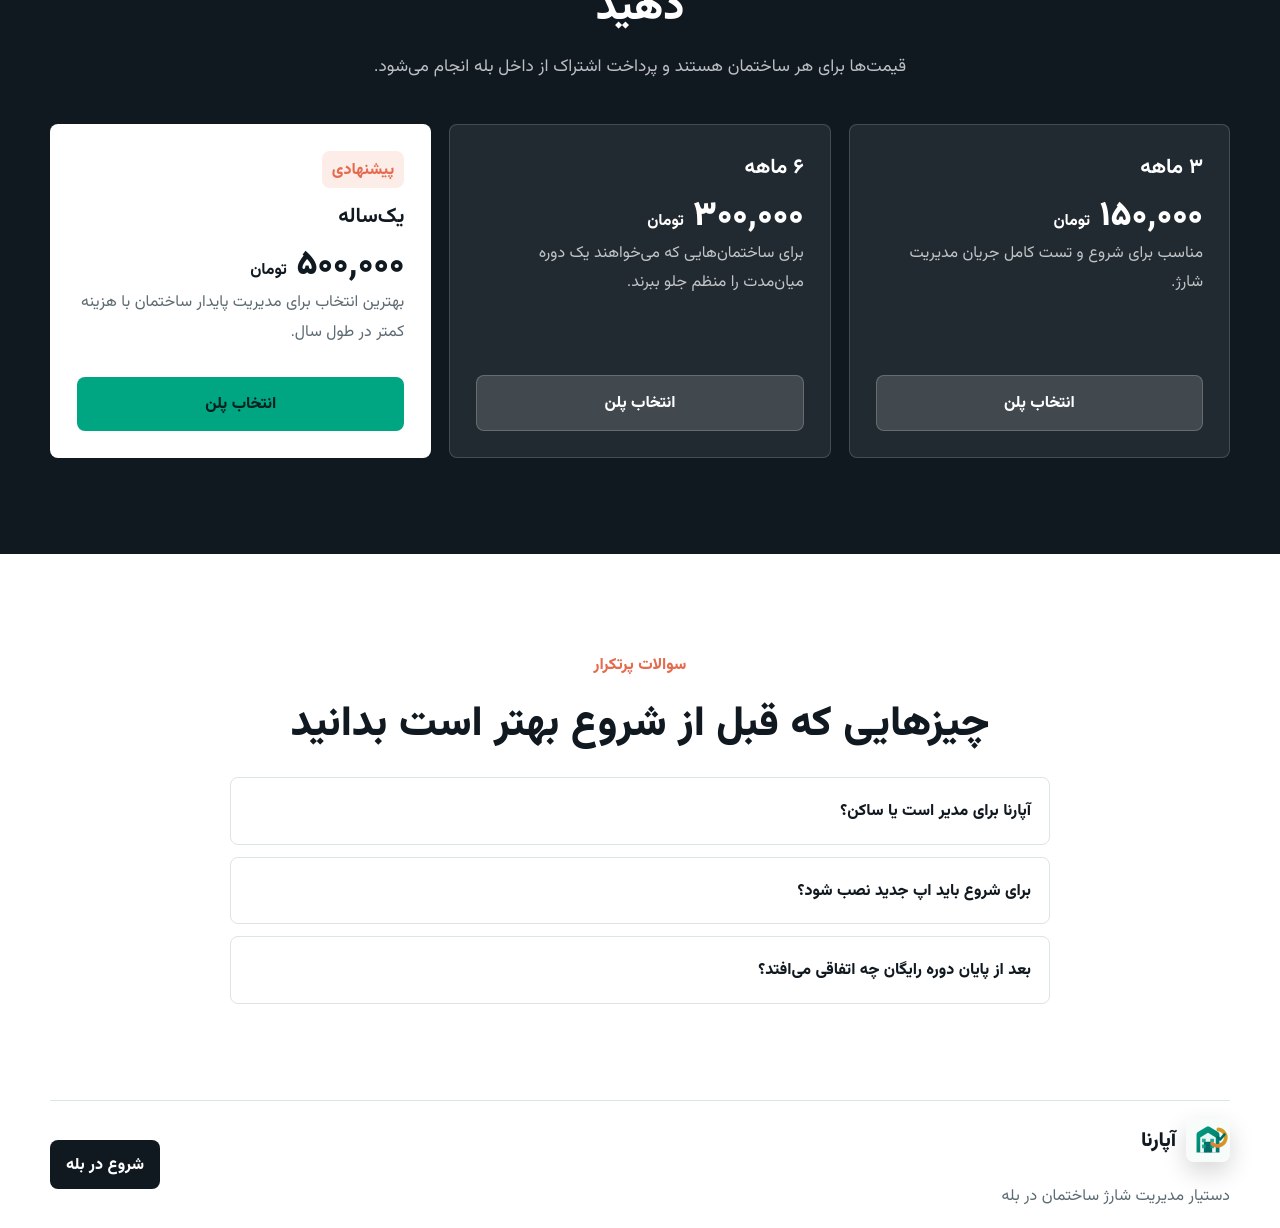
==== commit a8cbe51a: "Fix landing Bale bot links" ====
--- a/index.html
+++ b/index.html
@@ -13,8 +13,10 @@
       property="og:description"
       content="مدیریت واحدها، هزینه‌ها، قبض‌های مشاع، بدهکاران و اعلان شارژ ساختمان در بله."
     />
-    <meta property="og:image" content="assets/aparna-hero.png" />
+    <meta property="og:url" content="https://aparna.ir/" />
+    <meta property="og:image" content="https://aparna.ir/assets/aparna-hero.png" />
     <meta name="theme-color" content="#006c67" />
+    <link rel="canonical" href="https://aparna.ir/" />
     <link rel="icon" href="assets/aparna-logo.svg" type="image/svg+xml" />
     <link rel="stylesheet" href="styles.css" />
   </head>
@@ -42,7 +44,7 @@
           <a href="#faq">سوالات</a>
         </div>
 
-        <a class="nav-cta" href="https://ble.ir/aptmngbot" target="_blank" rel="noreferrer">
+        <a class="nav-cta" href="https://web.bale.ai/@aparnabot" target="_blank" rel="noopener noreferrer">
           شروع در بله
           <svg viewBox="0 0 24 24" aria-hidden="true">
             <path d="M5 12h14M13 6l6 6-6 6" />
@@ -67,7 +69,7 @@
               مدیریت شارژ ساختمان را از پیام‌های پراکنده، فایل‌های دستی و پیگیری‌های فرسایشی به یک جریان دقیق و قابل پیگیری داخل بله تبدیل کنید.
             </p>
             <div class="hero-actions" aria-label="اقدام‌های اصلی">
-              <a class="button button-primary" href="https://ble.ir/aptmngbot" target="_blank" rel="noreferrer">
+              <a class="button button-primary" href="https://web.bale.ai/@aparnabot" target="_blank" rel="noopener noreferrer">
                 شروع رایگان
                 <svg viewBox="0 0 24 24" aria-hidden="true">
                   <path d="M5 12h14M13 6l6 6-6 6" />
@@ -236,14 +238,14 @@
             <h3>۳ ماهه</h3>
             <p class="price">۱۵۰٬۰۰۰ <span>تومان</span></p>
             <p>مناسب برای شروع و تست کامل جریان مدیریت شارژ.</p>
-            <a href="https://ble.ir/aptmngbot" target="_blank" rel="noreferrer">انتخاب پلن</a>
+            <a href="https://web.bale.ai/@aparnabot" target="_blank" rel="noopener noreferrer">انتخاب پلن</a>
           </article>
 
           <article class="price-card">
             <h3>۶ ماهه</h3>
             <p class="price">۳۰۰٬۰۰۰ <span>تومان</span></p>
             <p>برای ساختمان‌هایی که می‌خواهند یک دوره میان‌مدت را منظم جلو ببرند.</p>
-            <a href="https://ble.ir/aptmngbot" target="_blank" rel="noreferrer">انتخاب پلن</a>
+            <a href="https://web.bale.ai/@aparnabot" target="_blank" rel="noopener noreferrer">انتخاب پلن</a>
           </article>
 
           <article class="price-card featured">
@@ -251,7 +253,7 @@
             <h3>یک‌ساله</h3>
             <p class="price">۵۰۰٬۰۰۰ <span>تومان</span></p>
             <p>بهترین انتخاب برای مدیریت پایدار ساختمان با هزینه کمتر در طول سال.</p>
-            <a href="https://ble.ir/aptmngbot" target="_blank" rel="noreferrer">انتخاب پلن</a>
+            <a href="https://web.bale.ai/@aparnabot" target="_blank" rel="noopener noreferrer">انتخاب پلن</a>
           </article>
         </div>
       </section>
@@ -287,7 +289,7 @@
         </a>
         <p>دستیار مدیریت شارژ ساختمان در بله</p>
       </div>
-      <a href="https://ble.ir/aptmngbot" target="_blank" rel="noreferrer">شروع در بله</a>
+      <a href="https://web.bale.ai/@aparnabot" target="_blank" rel="noopener noreferrer">شروع در بله</a>
     </footer>
 
     <script src="script.js"></script>
--- a/styles.css
+++ b/styles.css
@@ -1,3 +1,12 @@
+@font-face {
+  font-family: "Vazirmatn Variable";
+  font-style: normal;
+  font-display: swap;
+  font-weight: 100 900;
+  src: url("assets/fonts/vazirmatn-arabic-wght-normal.woff2") format("woff2-variations");
+  unicode-range: U+0600-06FF, U+0750-077F, U+0870-088E, U+0890-0891, U+0897-08E1, U+08E3-08FF, U+200C-200E, U+2010-2011, U+204F, U+2E41, U+FB50-FDFF, U+FE70-FE74, U+FE76-FEFC;
+}
+
 :root {
   color-scheme: light;
   --ink: #101820;
@@ -27,9 +36,9 @@
   margin: 0;
   background: var(--white);
   color: var(--ink);
-  font-family: Vazirmatn, IRANSans, Shabnam, "Noto Sans Arabic", Tahoma, Arial, sans-serif;
+  font-family: "Vazirmatn Variable", Vazirmatn, IRANSans, Shabnam, "Noto Sans Arabic", Tahoma, Arial, sans-serif;
   font-size: 16px;
-  line-height: 1.8;
+  line-height: 1.85;
   letter-spacing: 0;
   text-rendering: geometricPrecision;
 }
@@ -106,7 +115,7 @@
   display: inline-flex;
   align-items: center;
   gap: 10px;
-  font-weight: 900;
+  font-weight: 850;
   font-size: 1.25rem;
   white-space: nowrap;
 }
@@ -152,7 +161,7 @@
   border: 1px solid rgba(255, 255, 255, 0.42);
   background: rgba(255, 255, 255, 0.12);
   padding: 9px 14px;
-  font-weight: 800;
+  font-weight: 750;
 }
 
 .nav-cta svg,
@@ -235,7 +244,7 @@
 .eyebrow,
 .section-kicker {
   margin: 0 0 14px;
-  font-weight: 900;
+  font-weight: 800;
   color: var(--coral);
 }
 
@@ -247,7 +256,7 @@
   margin: 0;
   font-size: 5rem;
   line-height: 1.05;
-  font-weight: 950;
+  font-weight: 900;
   letter-spacing: 0;
 }
 
@@ -267,7 +276,7 @@
 
 .button {
   padding: 13px 18px;
-  font-weight: 900;
+  font-weight: 800;
 }
 
 .button-primary {
@@ -304,7 +313,7 @@
 .hero-metrics dt {
   margin: 0;
   font-size: 1.5rem;
-  font-weight: 950;
+  font-weight: 850;
   color: var(--white);
 }
 
@@ -334,7 +343,7 @@
   position: relative;
   padding-inline-start: 18px;
   color: rgba(255, 255, 255, 0.84);
-  font-weight: 750;
+  font-weight: 700;
 }
 
 .signal-inner p::before {
@@ -367,7 +376,7 @@
   color: var(--ink);
   font-size: 2.6rem;
   line-height: 1.35;
-  font-weight: 950;
+  font-weight: 850;
   letter-spacing: 0;
 }
 
@@ -475,7 +484,7 @@
   border-radius: 8px;
   background: var(--ink);
   color: var(--white);
-  font-weight: 900;
+  font-weight: 800;
 }
 
 .steps strong {
@@ -516,7 +525,7 @@
 
 .phone-top p {
   margin: 0;
-  font-weight: 900;
+  font-weight: 800;
 }
 
 .chat-thread {
@@ -543,7 +552,7 @@
   justify-self: end;
   background: var(--teal-bright);
   color: #04211f;
-  font-weight: 850;
+  font-weight: 750;
 }
 
 .resident-band {
@@ -568,7 +577,7 @@
   border-radius: 8px;
   padding: 18px;
   color: var(--ink-soft);
-  font-weight: 800;
+  font-weight: 750;
   background: var(--white);
 }
 
@@ -624,13 +633,13 @@
   margin-block: 10px 14px;
   color: inherit !important;
   font-size: 2.15rem;
-  font-weight: 950;
+  font-weight: 850;
   line-height: 1.4;
 }
 
 .price span {
   font-size: 1rem;
-  font-weight: 800;
+  font-weight: 750;
 }
 
 .price-card a {
@@ -642,7 +651,7 @@
   border-radius: 8px;
   background: var(--teal-bright);
   color: #04211f;
-  font-weight: 900;
+  font-weight: 800;
   padding: 12px 16px;
 }
 
@@ -659,7 +668,7 @@
   background: rgba(229, 107, 79, 0.12);
   color: var(--coral) !important;
   padding: 4px 10px;
-  font-weight: 900;
+  font-weight: 800;
 }
 
 .faq-list {
@@ -681,7 +690,7 @@
   list-style: none;
   padding: 18px 0;
   color: var(--ink);
-  font-weight: 900;
+  font-weight: 800;
 }
 
 .faq-list summary::-webkit-details-marker {
@@ -721,7 +730,7 @@
   background: var(--ink);
   color: var(--white);
   padding: 10px 16px;
-  font-weight: 900;
+  font-weight: 800;
 }
 
 :focus-visible {
